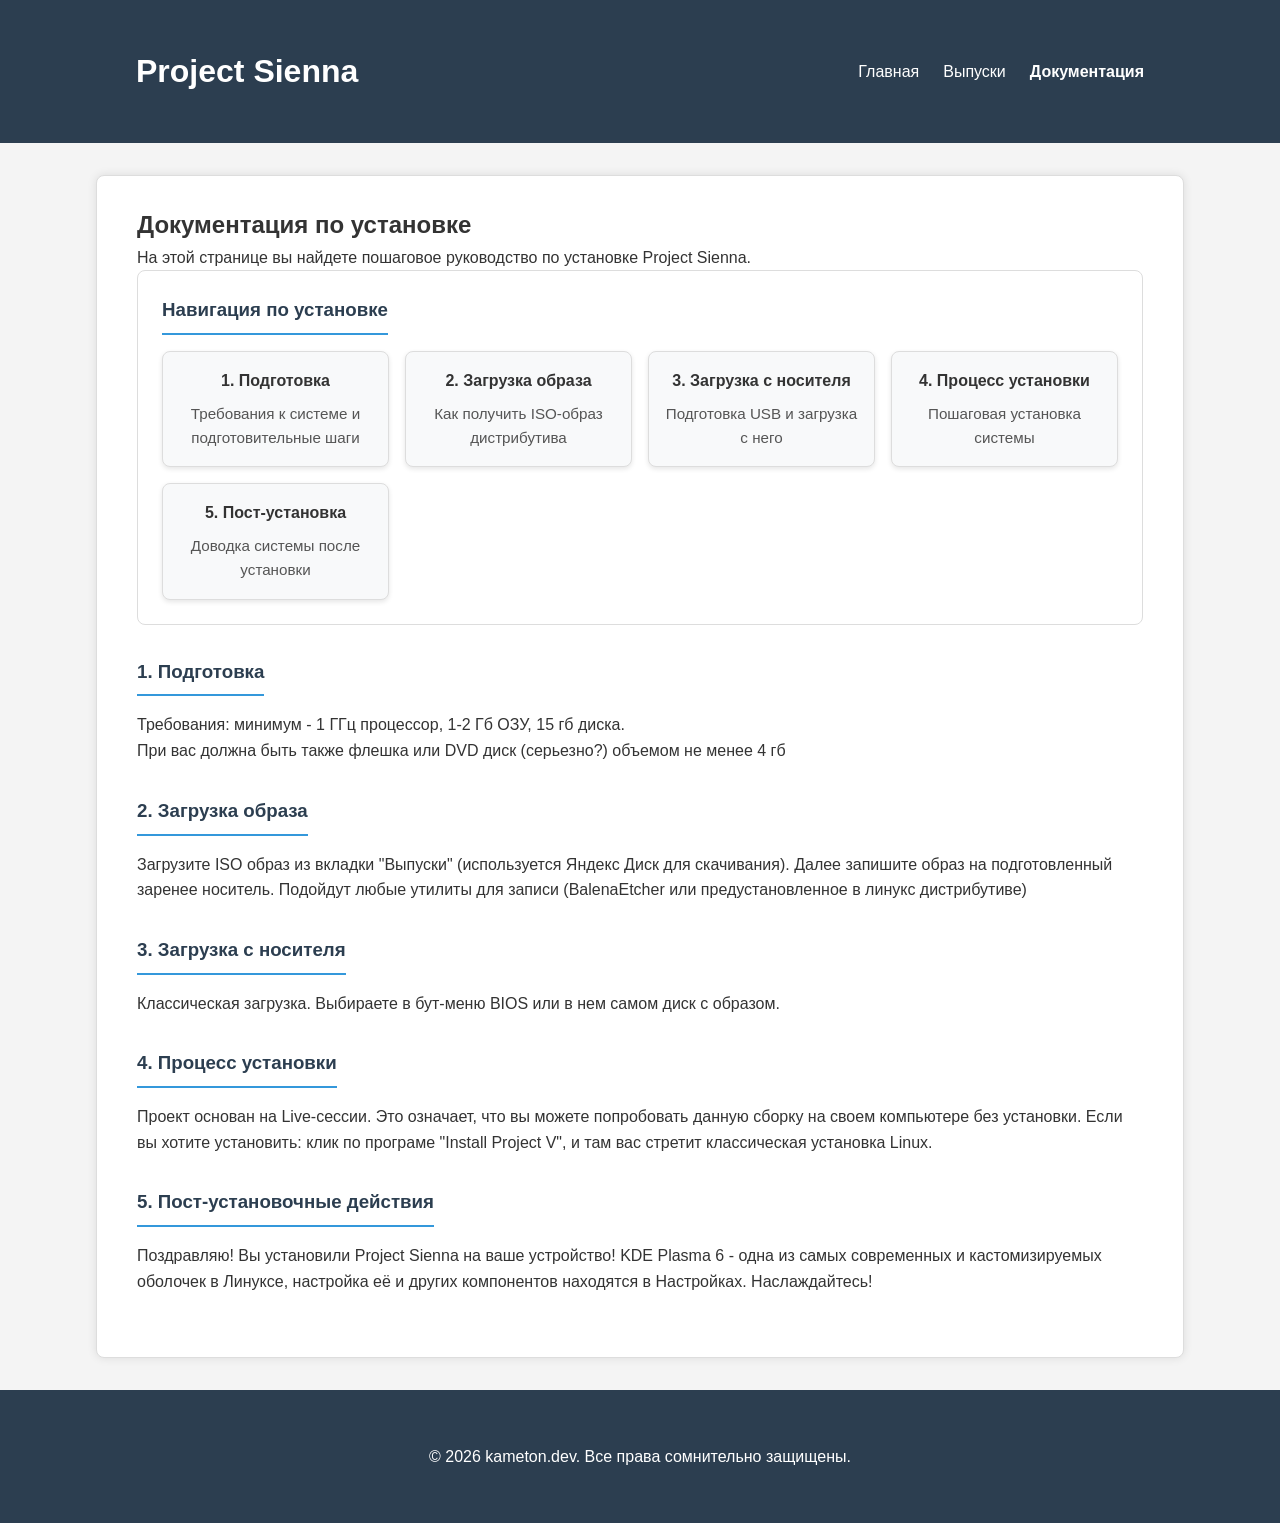
==== docs.html @ 25f2bc9f "корректировка интерфейса" ====
<!DOCTYPE html>
<html lang="ru">
<head>
    <meta charset="UTF-8">
    <meta name="viewport" content="width=device-width, initial-scale=1.0">
    <title>Документация по установке — Project Sienna</title>
    <link rel="stylesheet" href="css/style.css">
    <link rel="icon" href="images/sienna-logo.png" type="image/png">
</head>
<body>
    <header>
        <div class="container">
            <h1>Project Sienna</h1>
            <nav>
                <ul>
                    <li><a href="index.html">Главная</a></li>
                    <li><a href="releases.html">Выпуски</a></li>
                    <li><a href="docs.html">Документация</a></li>
                </ul>
            </nav>
        </div>
    </header>

    <main class="container">
        <h2>Документация по установке</h2>
        <p>На этой странице вы найдете пошаговое руководство по установке Project Sienna.</p>

        <section class="dashboard">
            <h3>Навигация по установке</h3>
            <div class="dashboard-grid">
                <a href="#prerequisites" class="dashboard-card">
                    <h4>1. Подготовка</h4>
                    <p>Требования к системе и подготовительные шаги</p>
                </a>
                <a href="#download" class="dashboard-card">
                    <h4>2. Загрузка образа</h4>
                    <p>Как получить ISO-образ дистрибутива</p>
                </a>
                <a href="#boot" class="dashboard-card">
                    <h4>3. Загрузка с носителя</h4>
                    <p>Подготовка USB и загрузка с него</p>
                </a>
                <a href="#install" class="dashboard-card">
                    <h4>4. Процесс установки</h4>
                    <p>Пошаговая установка системы</p>
                </a>
                <a href="#post-install" class="dashboard-card">
                    <h4>5. Пост-установка</h4>
                    <p>Доводка системы после установки</p>
                </a>
            </div>
        </section>

        <section id="prerequisites">
            <h3>1. Подготовка</h3>
            <p>Требования: минимум - 1 ГГц процессор, 1-2 Гб ОЗУ, 15 гб диска.  </p>
            <p>При вас должна быть также флешка или DVD диск (серьезно?) объемом не менее 4 гб  </p>
        </section>

        <section id="download">
            <h3>2. Загрузка образа</h3>
            <p>Загрузите ISO образ из вкладки "Выпуски" (используется Яндекс Диск для скачивания). Далее запишите образ на подготовленный заренее носитель. Подойдут любые утилиты для записи (BalenaEtcher или предустановленное в линукс дистрибутиве)</p>
        </section>

        <section id="boot">
            <h3>3. Загрузка с носителя</h3>
            <p>Классическая загрузка. Выбираете в бут-меню BIOS или в нем самом диск с образом.</p>
        </section>

        <section id="install">
            <h3>4. Процесс установки</h3>
            <p>Проект основан на Live-сессии. Это означает, что вы можете попробовать данную сборку на своем компьютере без установки. Если вы хотите установить: клик по програме "Install Project V", и там вас стретит классическая установка Linux.</p>
        </section>

        <section id="post-install">
            <h3>5. Пост-установочные действия</h3>
            <p>Поздравляю! Вы установили Project Sienna на ваше устройство! KDE Plasma 6 - одна из самых современных и кастомизируемых оболочек в Линуксе, настройка её и других компонентов находятся в Настройках. Наслаждайтесь!</p>
        </section>
    </main>

    <footer>
        <div class="container">
            <p>&copy; 2026 kameton.dev. Все права сомнительно защищены.</p>
        </div>
    </footer>
</body>
</html>
---- css/style.css ----
/* Документация и дашборд */
.dashboard {
    background-color: var(--container-bg);
    padding: 1.5rem;
    border-radius: 8px;
    border: 1px solid var(--border-color);
    margin-bottom: 2rem;
}

.dashboard h3 {
    color: var(--primary-color);
    margin-bottom: 1rem;
    text-align: center;
}

.dashboard-grid {
    display: grid;
    grid-template-columns: repeat(auto-fit, minmax(220px, 1fr));
    gap: 1rem;
}

.dashboard-card {
    background-color: #f8f9fa;
    border: 1px solid var(--border-color);
    border-radius: 8px;
    padding: 1rem;
    text-align: center;
    text-decoration: none;
    color: var(--text-color);
    transition: all 0.3s ease;
    box-shadow: 0 2px 5px rgba(0,0,0,0.1);
}

.dashboard-card:hover {
    background-color: var(--secondary-color);
    color: #fff;
    transform: translateY(-2px);
    box-shadow: 0 4px 8px rgba(0,0,0,0.15);
}

.dashboard-card h4 {
    margin-bottom: 0.5rem;
    color: inherit;
}

.dashboard-card p {
    font-size: 0.95rem;
    color: #555;
}

.dashboard-card:hover p {
    color: #cce5ff;
}

/* Улучшенное форматирование секций */
main section {
    margin-bottom: 2rem;
}

main h3 {
    color: var(--primary-color);
    margin-bottom: 1rem;
    border-bottom: 2px solid var(--secondary-color);
    padding-bottom: 0.5rem;
    display: inline-block;
}

/* Подсветка активного пункта навигации */
nav ul li a[href="docs.html"] {
    font-weight: bold;
}

/* Адаптивность дашборда */
@media (max-width: 768px) {
    .dashboard-grid {
        grid-template-columns: 1fr;
    }
}

@media (max-width: 480px) {
    .dashboard {
        padding: 1rem;
    }

    .dashboard-card {
        padding: 0.75rem;
    }

    .dashboard-card h4 {
        font-size: 1.1rem;
    }
}

/* Общие стили */
:root {
    --primary-color: #2c3e50;
    --secondary-color: #3498db;
    --accent-color: #e74c3c;
    --text-color: #333;
    --bg-color: #f4f4f4;
    --container-bg: #fff;
    --border-color: #ddd;
}

* {
    margin: 0;
    padding: 0;
    box-sizing: border-box;
}

body {
    font-family: 'Segoe UI', Tahoma, Geneva, Verdana, sans-serif;
    line-height: 1.6;
    color: var(--text-color);
    background-color: var(--bg-color);
}

.container {
    width: 85%;
    max-width: 1300px;
    margin: 0 auto;
    padding: 30px 40px;
    background-color: var(--container-bg);
    border: 1px solid var(--border-color);
    border-radius: 8px;
    box-shadow: 0 0 10px rgba(0,0,0,0.1);
}

/* Шапка */
header {
    background-color: var(--primary-color);
    color: #fff;
    padding: 1rem 0;
    margin-bottom: 2rem;
}

header .container {
    display: flex;
    justify-content: space-between;
    align-items: center;
    background-color: transparent;
    border: none;
    box-shadow: none;
}

header h1 {
    font-size: 2rem;
}

nav ul {
    list-style: none;
    display: flex;
}

nav ul li {
    margin-left: 1.5rem;
}

nav ul li a {
    color: #fff;
    text-decoration: none;
    font-weight: 500;
    transition: color 0.3s ease;
}

nav ul li a:hover {
    color: var(--secondary-color);
}

/* Основное содержимое */
main {
    padding: 2rem 0;
}

.hero, .features, .get-started, .release, .notes {
    margin-bottom: 2rem;
}

.hero h2, .features h2, .get-started h2, .release h3, .notes h3 {
    color: var(--primary-color);
    margin-bottom: 1rem;
}

.features ul {
    margin-left: 1.5rem;
}

.features li {
    margin-bottom: 0.5rem;
}

/* Кнопки */
.btn {
    display: inline-block;
    background-color: var(--secondary-color);
    color: #fff;
    padding: 0.5rem 1rem;
    text-decoration: none;
    border-radius: 5px;
    font-weight: 500;
    transition: background-color 0.3s ease;
}

.btn:hover {
    background-color: #2980b9;
}

.btn.disabled {
    background-color: #5e5e5e;
    cursor: not-allowed;
}

/* Секции выпусков */
.release {
    border-left: 4px solid var(--secondary-color);
    padding-left: 1rem;
}

.release h3 {
    color: var(--secondary-color);
}

.release ul {
    margin: 0.5rem 0 1rem 1.5rem;
}

.release li {
    margin-bottom: 0.3rem;
}

/* Секция полезных ссылок и проектов */
.links,
.projects {
    margin-bottom: 2rem;
}

.links h2,
.projects h2 {
    color: var(--primary-color);
    margin-bottom: 1rem;
    border-bottom: 2px solid var(--secondary-color);
    padding-bottom: 0.5rem;
    display: inline-block;
}

.links ul,
.projects ul {
    margin-left: 1.5rem;
    margin-top: 1rem;
    margin-bottom: 0;
}

.links li,
.projects li {
    margin-bottom: 0.5rem;
}

.links a,
.projects a {
    color: var(--secondary-color);
    text-decoration: none;
    font-weight: 500;
    transition: color 0.3s ease;
}

.links a:hover,
.projects a:hover {
    color: var(--accent-color);
    text-decoration: underline;
}

/* Подвал */
footer {
    background-color: var(--primary-color);
    color: #fff;
    text-align: center;
    padding: 1.5rem 0;
    margin-top: 2rem;
}

footer .container {
    background-color: transparent;
    border: none;
    box-shadow: none;
}

/* Адаптивность */
@media (max-width: 768px) {
    header .container {
        flex-direction: column;
        text-align: center;
    }

    nav ul {
        margin-top: 1rem;
    }

    nav ul li {
        margin: 0 0.5rem;
    }

    .hero h2 {
        font-size: 1.75rem;
    }
}

@media (max-width: 480px) {
    .container {
        width: 95%;
        padding: 0 10px;
    }

    header h1 {
        font-size: 1.75rem;
    }

    nav ul li {
        margin: 0 0.25rem;
    }

    .btn {
        padding: 0.5rem 1rem;
        font-size: 0.9rem;
    }
}
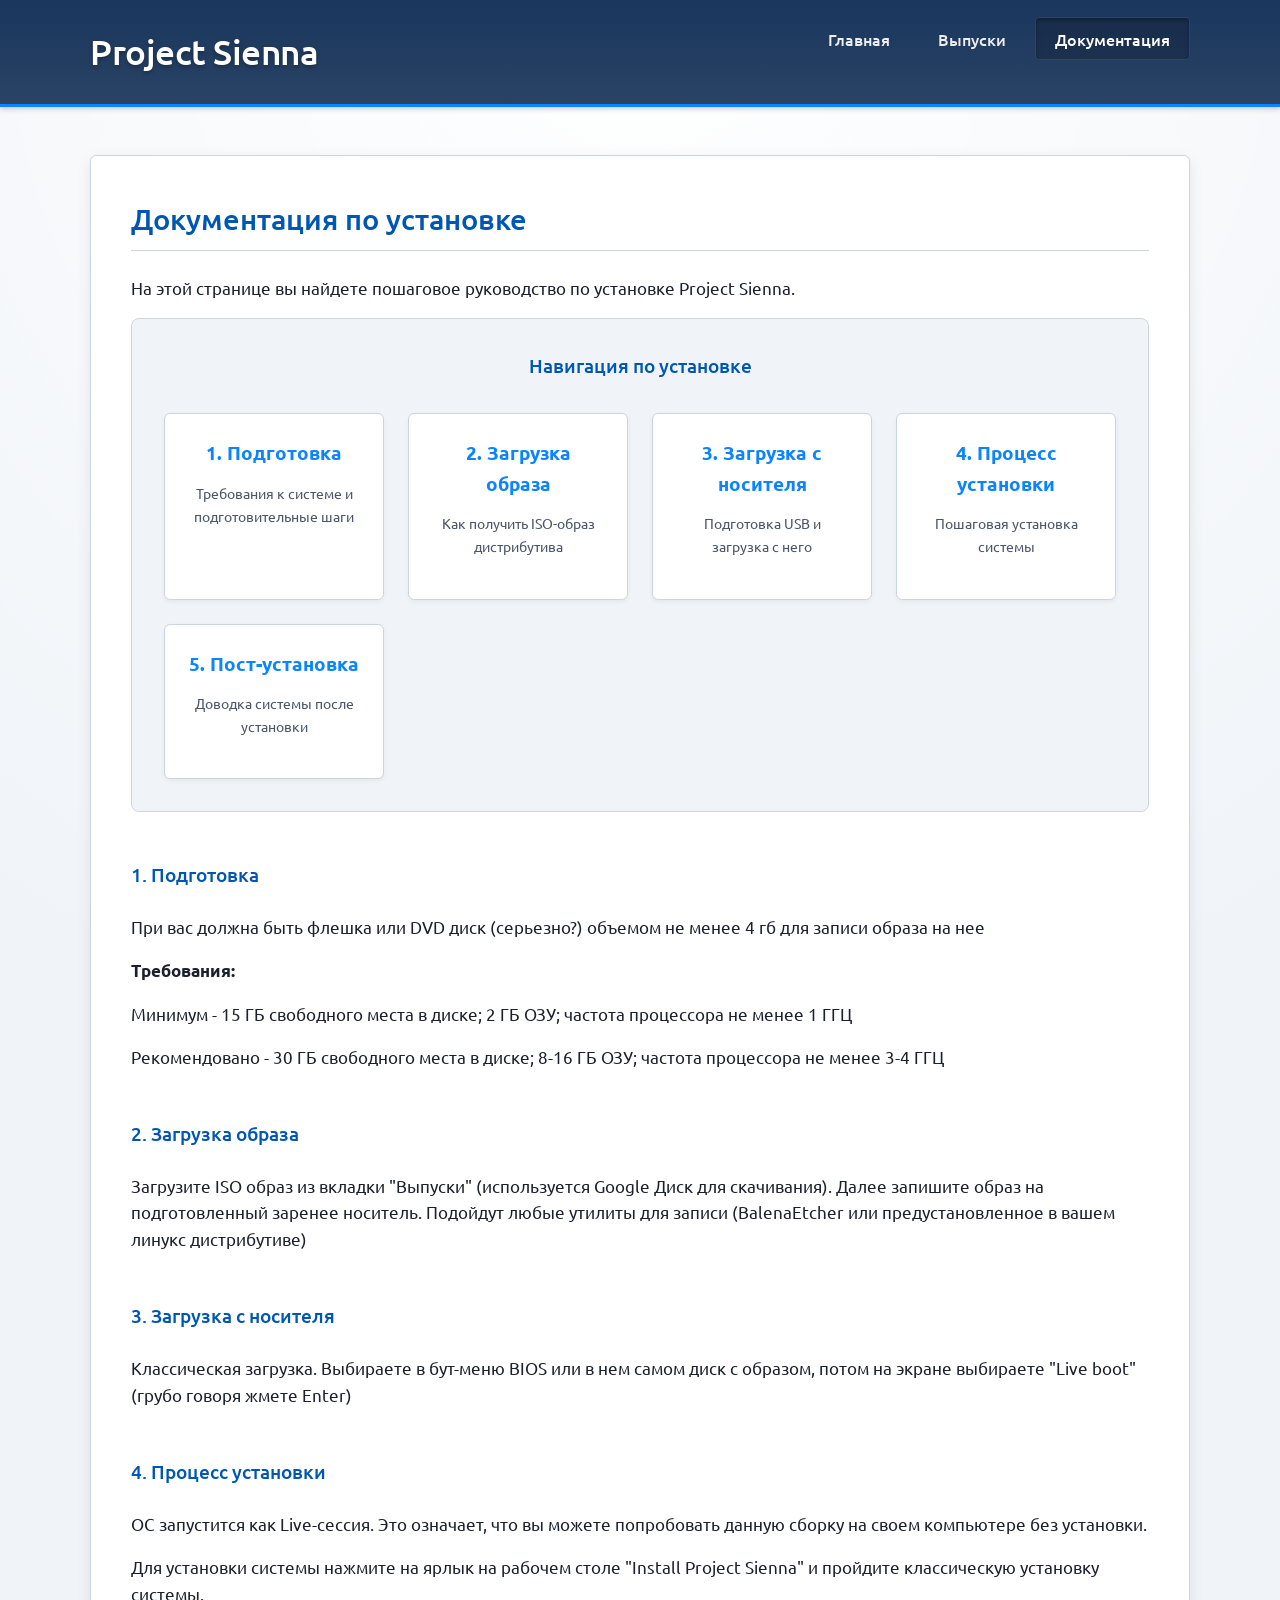
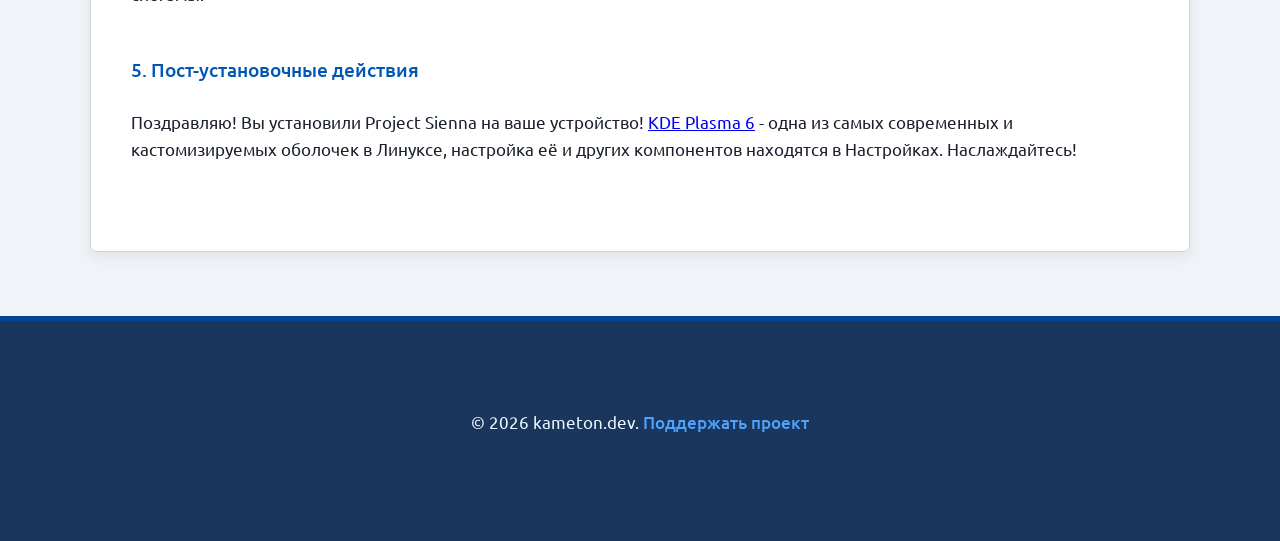
==== commit b97535a5: "Global UI update" ====
--- a/docs.html
+++ b/docs.html
@@ -5,9 +5,12 @@
     <meta name="viewport" content="width=device-width, initial-scale=1.0">
     <title>Документация по установке — Project Sienna</title>
     <link rel="stylesheet" href="css/style.css">
+    <link rel="preconnect" href="https://fonts.googleapis.com">
+    <link rel="preconnect" href="https://fonts.gstatic.com" crossorigin>
+    <link href="https://fonts.googleapis.com/css2?family=Ubuntu:ital,wght@0,300;0,400;0,500;0,700;1,300;1,400;1,500;1,700&display=swap" rel="stylesheet">
     <link rel="icon" href="images/sienna-logo.png" type="image/png">
 </head>
-<body>
+<body id="docs-page">
     <header>
         <div class="container">
             <h1>Project Sienna</h1>
@@ -53,35 +56,39 @@
 
         <section id="prerequisites">
             <h3>1. Подготовка</h3>
-            <p>Требования: минимум - 1 ГГц процессор, 1-2 Гб ОЗУ, 15 гб диска.  </p>
-            <p>При вас должна быть также флешка или DVD диск (серьезно?) объемом не менее 4 гб  </p>
+            <p>При вас должна быть флешка или DVD диск (серьезно?) объемом не менее 4 гб для записи образа на нее</p>
+            <p><strong>Требования:</strong></p>
+            <p>Минимум - 15 ГБ свободного места в диске;  2 ГБ ОЗУ; частота процессора не менее 1 ГГЦ</p>
+            <p>Рекомендовано - 30 ГБ свободного места в диске;  8-16 ГБ ОЗУ; частота процессора не менее 3-4 ГГЦ</p>
+            
         </section>
 
         <section id="download">
             <h3>2. Загрузка образа</h3>
-            <p>Загрузите ISO образ из вкладки "Выпуски" (используется Яндекс Диск для скачивания). Далее запишите образ на подготовленный заренее носитель. Подойдут любые утилиты для записи (BalenaEtcher или предустановленное в линукс дистрибутиве)</p>
+            <p>Загрузите ISO образ из вкладки "Выпуски" (используется Google Диск для скачивания). Далее запишите образ на подготовленный заренее носитель. Подойдут любые утилиты для записи (BalenaEtcher или предустановленное в вашем линукс дистрибутиве)</p>
         </section>
 
         <section id="boot">
             <h3>3. Загрузка с носителя</h3>
-            <p>Классическая загрузка. Выбираете в бут-меню BIOS или в нем самом диск с образом.</p>
+            <p>Классическая загрузка. Выбираете в бут-меню BIOS или в нем самом диск с образом, потом на экране выбираете "Live boot" (грубо говоря жмете Enter)</p>
         </section>
 
         <section id="install">
             <h3>4. Процесс установки</h3>
-            <p>Проект основан на Live-сессии. Это означает, что вы можете попробовать данную сборку на своем компьютере без установки. Если вы хотите установить: клик по програме "Install Project V", и там вас стретит классическая установка Linux.</p>
+            <p>ОС запустится как Live-сессия. Это означает, что вы можете попробовать данную сборку на своем компьютере без установки.</p>
+            <p>Для установки системы нажмите на ярлык на рабочем столе "Install Project Sienna" и пройдите классическую установку системы.</p>
         </section>
 
         <section id="post-install">
             <h3>5. Пост-установочные действия</h3>
-            <p>Поздравляю! Вы установили Project Sienna на ваше устройство! KDE Plasma 6 - одна из самых современных и кастомизируемых оболочек в Линуксе, настройка её и других компонентов находятся в Настройках. Наслаждайтесь!</p>
+            <p>Поздравляю! Вы установили Project Sienna на ваше устройство! <a href="https://pay.cloudtips.ru/p/17bc3e52" target="_blank">KDE Plasma 6</a> - одна из самых современных и кастомизируемых оболочек в Линуксе, настройка её и других компонентов находятся в Настройках. Наслаждайтесь!</p>
         </section>
     </main>
 
     <footer>
         <div class="container">
-            <p>&copy; 2026 kameton.dev. Все права сомнительно защищены.</p>
+            <p>&copy; 2026 kameton.dev. <a href="https://pay.cloudtips.ru/p/17bc3e52" target="_blank">Поддержать проект</a></p>
         </div>
     </footer>
 </body>
-</html>+</html>
--- a/css/style.css
+++ b/css/style.css
@@ -1,105 +1,22 @@
-/* Документация и дашборд */
-.dashboard {
-    background-color: var(--container-bg);
-    padding: 1.5rem;
-    border-radius: 8px;
-    border: 1px solid var(--border-color);
-    margin-bottom: 2rem;
-}
-
-.dashboard h3 {
-    color: var(--primary-color);
-    margin-bottom: 1rem;
-    text-align: center;
-}
-
-.dashboard-grid {
-    display: grid;
-    grid-template-columns: repeat(auto-fit, minmax(220px, 1fr));
-    gap: 1rem;
-}
-
-.dashboard-card {
-    background-color: #f8f9fa;
-    border: 1px solid var(--border-color);
-    border-radius: 8px;
-    padding: 1rem;
-    text-align: center;
-    text-decoration: none;
-    color: var(--text-color);
-    transition: all 0.3s ease;
-    box-shadow: 0 2px 5px rgba(0,0,0,0.1);
-}
-
-.dashboard-card:hover {
-    background-color: var(--secondary-color);
-    color: #fff;
-    transform: translateY(-2px);
-    box-shadow: 0 4px 8px rgba(0,0,0,0.15);
-}
-
-.dashboard-card h4 {
-    margin-bottom: 0.5rem;
-    color: inherit;
-}
-
-.dashboard-card p {
-    font-size: 0.95rem;
-    color: #555;
-}
-
-.dashboard-card:hover p {
-    color: #cce5ff;
-}
-
-/* Улучшенное форматирование секций */
-main section {
-    margin-bottom: 2rem;
-}
-
-main h3 {
-    color: var(--primary-color);
-    margin-bottom: 1rem;
-    border-bottom: 2px solid var(--secondary-color);
-    padding-bottom: 0.5rem;
-    display: inline-block;
-}
-
-/* Подсветка активного пункта навигации */
-nav ul li a[href="docs.html"] {
-    font-weight: bold;
-}
-
-/* Адаптивность дашборда */
-@media (max-width: 768px) {
-    .dashboard-grid {
-        grid-template-columns: 1fr;
-    }
-}
-
-@media (max-width: 480px) {
-    .dashboard {
-        padding: 1rem;
-    }
-
-    .dashboard-card {
-        padding: 0.75rem;
-    }
-
-    .dashboard-card h4 {
-        font-size: 1.1rem;
-    }
-}
-
-/* Общие стили */
+/* Project Sienna - 2010 Matte Style */
+
 :root {
-    --primary-color: #2c3e50;
-    --secondary-color: #3498db;
-    --accent-color: #e74c3c;
-    --text-color: #333;
-    --bg-color: #f4f4f4;
-    --container-bg: #fff;
-    --border-color: #ddd;
+    --primary-color: #0056b3;
+    /* Darker Blue */
+    --secondary-color: #0a84ff;
+    /* Main Blue requested */
+    --accent-color: #4da3ff;
+    /* Lighter Blue */
+    --text-color: #1a202c;
+    --text-muted: #4a5568;
+    --bg-color: #f0f4f8;
+    /* Very light blue-gray */
+    --container-bg: #ffffff;
+    --border-color: #cbd5e0;
+    --header-gradient: linear-gradient(180deg, #1a365d 0%, #2a4365 100%);
+    --button-gradient: linear-gradient(180deg, #0a84ff 0%, #006ae6 100%);
+    --card-bg: #f7fafc;
+    --nav-hover: rgba(255, 255, 255, 0.15);
 }
 
 * {
@@ -109,29 +26,33 @@
 }
 
 body {
-    font-family: 'Segoe UI', Tahoma, Geneva, Verdana, sans-serif;
+    font-family: 'Ubuntu', Tahoma, Geneva, Verdana, sans-serif;
     line-height: 1.6;
     color: var(--text-color);
     background-color: var(--bg-color);
+    background-image: radial-gradient(circle at 50% 0%, #ffffff 0%, transparent 50%);
+    /* Matte glow at top */
 }
 
 .container {
-    width: 85%;
-    max-width: 1300px;
+    width: 90%;
+    max-width: 1100px;
     margin: 0 auto;
-    padding: 30px 40px;
+    padding: 40px;
     background-color: var(--container-bg);
     border: 1px solid var(--border-color);
-    border-radius: 8px;
-    box-shadow: 0 0 10px rgba(0,0,0,0.1);
-}
-
-/* Шапка */
+    border-radius: 6px;
+    box-shadow: 0 4px 15px rgba(0, 0, 0, 0.08);
+}
+
+/* Header & Navigation */
 header {
-    background-color: var(--primary-color);
+    background: var(--header-gradient);
+    border-bottom: 3px solid var(--secondary-color);
     color: #fff;
-    padding: 1rem 0;
-    margin-bottom: 2rem;
+    padding: 0;
+    margin-bottom: 3rem;
+    box-shadow: 0 2px 5px rgba(0, 0, 0, 0.2);
 }
 
 header .container {
@@ -141,10 +62,14 @@
     background-color: transparent;
     border: none;
     box-shadow: none;
+    padding: 1.5rem 0;
 }
 
 header h1 {
-    font-size: 2rem;
+    font-size: 2.2rem;
+    font-weight: 500;
+    text-shadow: 0 2px 4px rgba(0, 0, 0, 0.3);
+    letter-spacing: -0.5px;
 }
 
 nav ul {
@@ -153,129 +78,179 @@
 }
 
 nav ul li {
-    margin-left: 1.5rem;
+    margin-left: 0.5rem;
 }
 
 nav ul li a {
+    color: #eee;
+    text-decoration: none;
+    padding: 0.6rem 1.2rem;
+    border-radius: 4px;
+    font-weight: 500;
+    transition: all 0.2s ease;
+    border: 1px solid transparent;
+}
+
+nav ul li a:hover {
+    background: var(--nav-hover);
     color: #fff;
-    text-decoration: none;
+    border-color: rgba(255, 255, 255, 0.2);
+}
+
+#home-page nav ul li a[href="index.html"],
+#docs-page nav ul li a[href="docs.html"],
+#releases-page nav ul li a[href="releases.html"] {
+    background: rgba(0, 0, 0, 0.2);
+    box-shadow: inset 0 2px 4px rgba(0, 0, 0, 0.3);
+    color: #fff;
+    border-color: rgba(255, 255, 255, 0.1);
+}
+
+/* Main Content */
+main {
+    padding-bottom: 4rem;
+}
+
+h2,
+h3 {
+    color: var(--primary-color);
+    margin-bottom: 1.5rem;
     font-weight: 500;
-    transition: color 0.3s ease;
-}
-
-nav ul li a:hover {
-    color: var(--secondary-color);
-}
-
-/* Основное содержимое */
-main {
-    padding: 2rem 0;
-}
-
-.hero, .features, .get-started, .release, .notes {
-    margin-bottom: 2rem;
-}
-
-.hero h2, .features h2, .get-started h2, .release h3, .notes h3 {
-    color: var(--primary-color);
+}
+
+h2 {
+    font-size: 1.8rem;
+    border-bottom: 1px solid var(--border-color);
+    padding-bottom: 0.5rem;
+}
+
+section {
+    margin-bottom: 3rem;
+}
+
+p {
     margin-bottom: 1rem;
-}
-
-.features ul {
-    margin-left: 1.5rem;
-}
-
-.features li {
-    margin-bottom: 0.5rem;
-}
-
-/* Кнопки */
+    font-size: 1.05rem;
+}
+
+ul {
+    margin-left: 2rem;
+    margin-bottom: 1rem;
+}
+
+li {
+    margin-bottom: 0.6rem;
+}
+
+/* Buttons */
 .btn {
     display: inline-block;
-    background-color: var(--secondary-color);
+    background: var(--button-gradient);
     color: #fff;
-    padding: 0.5rem 1rem;
-    text-decoration: none;
-    border-radius: 5px;
-    font-weight: 500;
-    transition: background-color 0.3s ease;
+    padding: 0.7rem 1.8rem;
+    text-decoration: none;
+    border-radius: 4px;
+    font-weight: 700;
+    font-size: 1rem;
+    border: 1px solid #0056b3;
+    box-shadow: 0 2px 4px rgba(0, 0, 0, 0.2), inset 0 1px 0 rgba(255, 255, 255, 0.2);
+    transition: transform 0.1s, box-shadow 0.1s;
+    text-transform: uppercase;
+    letter-spacing: 0.5px;
 }
 
 .btn:hover {
-    background-color: #2980b9;
+    filter: brightness(1.1);
+    box-shadow: 0 3px 6px rgba(0, 0, 0, 0.25), inset 0 1px 0 rgba(255, 255, 255, 0.3);
+}
+
+.btn:active {
+    transform: translateY(1px);
+    box-shadow: 0 1px 2px rgba(0, 0, 0, 0.2), inset 0 1px 3px rgba(0, 0, 0, 0.3);
 }
 
 .btn.disabled {
-    background-color: #5e5e5e;
+    background: #9e9e9e;
+    border-color: #757575;
     cursor: not-allowed;
-}
-
-/* Секции выпусков */
+    box-shadow: none;
+}
+
+/* Docs Page */
+.dashboard {
+    background-color: var(--bg-color);
+    padding: 2rem;
+    border-radius: 8px;
+    border: 1px solid var(--border-color);
+    margin-bottom: 3rem;
+}
+
+.dashboard h3 {
+    text-align: center;
+    border: none;
+    margin-bottom: 2rem;
+}
+
+.dashboard-grid {
+    display: grid;
+    grid-template-columns: repeat(auto-fit, minmax(200px, 1fr));
+    gap: 1.5rem;
+}
+
+.dashboard-card {
+    background-color: var(--container-bg);
+    border: 1px solid var(--border-color);
+    border-radius: 6px;
+    padding: 1.5rem;
+    text-align: center;
+    text-decoration: none;
+    color: var(--text-color);
+    transition: all 0.2s ease;
+    box-shadow: 0 2px 5px rgba(0, 0, 0, 0.05);
+}
+
+.dashboard-card:hover {
+    border-color: var(--secondary-color);
+    box-shadow: 0 5px 15px rgba(10, 132, 255, 0.15);
+    background-color: #fff;
+    transform: translateY(-3px);
+}
+
+.dashboard-card h4 {
+    margin-bottom: 0.8rem;
+    color: var(--secondary-color);
+    font-size: 1.2rem;
+}
+
+.dashboard-card p {
+    font-size: 0.9rem;
+    color: var(--text-muted);
+}
+
+/* Release Section */
 .release {
-    border-left: 4px solid var(--secondary-color);
-    padding-left: 1rem;
+    border: 1px solid var(--border-color);
+    border-left: 5px solid var(--secondary-color);
+    padding: 1.5rem;
+    background: var(--card-bg);
+    border-radius: 0 6px 6px 0;
+    margin-bottom: 2rem;
 }
 
 .release h3 {
     color: var(--secondary-color);
-}
-
-.release ul {
-    margin: 0.5rem 0 1rem 1.5rem;
-}
-
-.release li {
-    margin-bottom: 0.3rem;
-}
-
-/* Секция полезных ссылок и проектов */
-.links,
-.projects {
-    margin-bottom: 2rem;
-}
-
-.links h2,
-.projects h2 {
-    color: var(--primary-color);
     margin-bottom: 1rem;
-    border-bottom: 2px solid var(--secondary-color);
-    padding-bottom: 0.5rem;
-    display: inline-block;
-}
-
-.links ul,
-.projects ul {
-    margin-left: 1.5rem;
-    margin-top: 1rem;
-    margin-bottom: 0;
-}
-
-.links li,
-.projects li {
-    margin-bottom: 0.5rem;
-}
-
-.links a,
-.projects a {
-    color: var(--secondary-color);
-    text-decoration: none;
-    font-weight: 500;
-    transition: color 0.3s ease;
-}
-
-.links a:hover,
-.projects a:hover {
-    color: var(--accent-color);
-    text-decoration: underline;
-}
-
-/* Подвал */
+    border: none;
+}
+
+/* Footer */
 footer {
-    background-color: var(--primary-color);
-    color: #fff;
+    background: #1a365d;
+    color: #ebf8ff;
     text-align: center;
-    padding: 1.5rem 0;
-    margin-top: 2rem;
+    padding: 3rem 0;
+    margin-top: 4rem;
+    border-top: 5px solid #004494;
 }
 
 footer .container {
@@ -284,42 +259,52 @@
     box-shadow: none;
 }
 
-/* Адаптивность */
+footer a {
+    color: var(--accent-color);
+    text-decoration: none;
+    font-weight: 500;
+}
+
+footer a:hover {
+    text-decoration: underline;
+}
+
+/* Links  Projects */
+.links a,
+.projects a {
+    color: var(--secondary-color);
+    text-decoration: none;
+    font-weight: 700;
+}
+
+.links a:hover,
+.projects a:hover {
+    text-decoration: underline;
+}
+
+/* Responsive */
 @media (max-width: 768px) {
     header .container {
         flex-direction: column;
-        text-align: center;
+        padding: 1.5rem;
     }
 
     nav ul {
-        margin-top: 1rem;
+        margin-top: 1.5rem;
+        flex-wrap: wrap;
+        justify-content: center;
     }
 
     nav ul li {
-        margin: 0 0.5rem;
-    }
-
-    .hero h2 {
-        font-size: 1.75rem;
-    }
-}
-
-@media (max-width: 480px) {
+        margin: 0.3rem;
+    }
+
     .container {
         width: 95%;
-        padding: 0 10px;
+        padding: 20px;
     }
 
     header h1 {
-        font-size: 1.75rem;
-    }
-
-    nav ul li {
-        margin: 0 0.25rem;
-    }
-
-    .btn {
-        padding: 0.5rem 1rem;
-        font-size: 0.9rem;
+        font-size: 1.8rem;
     }
 }
